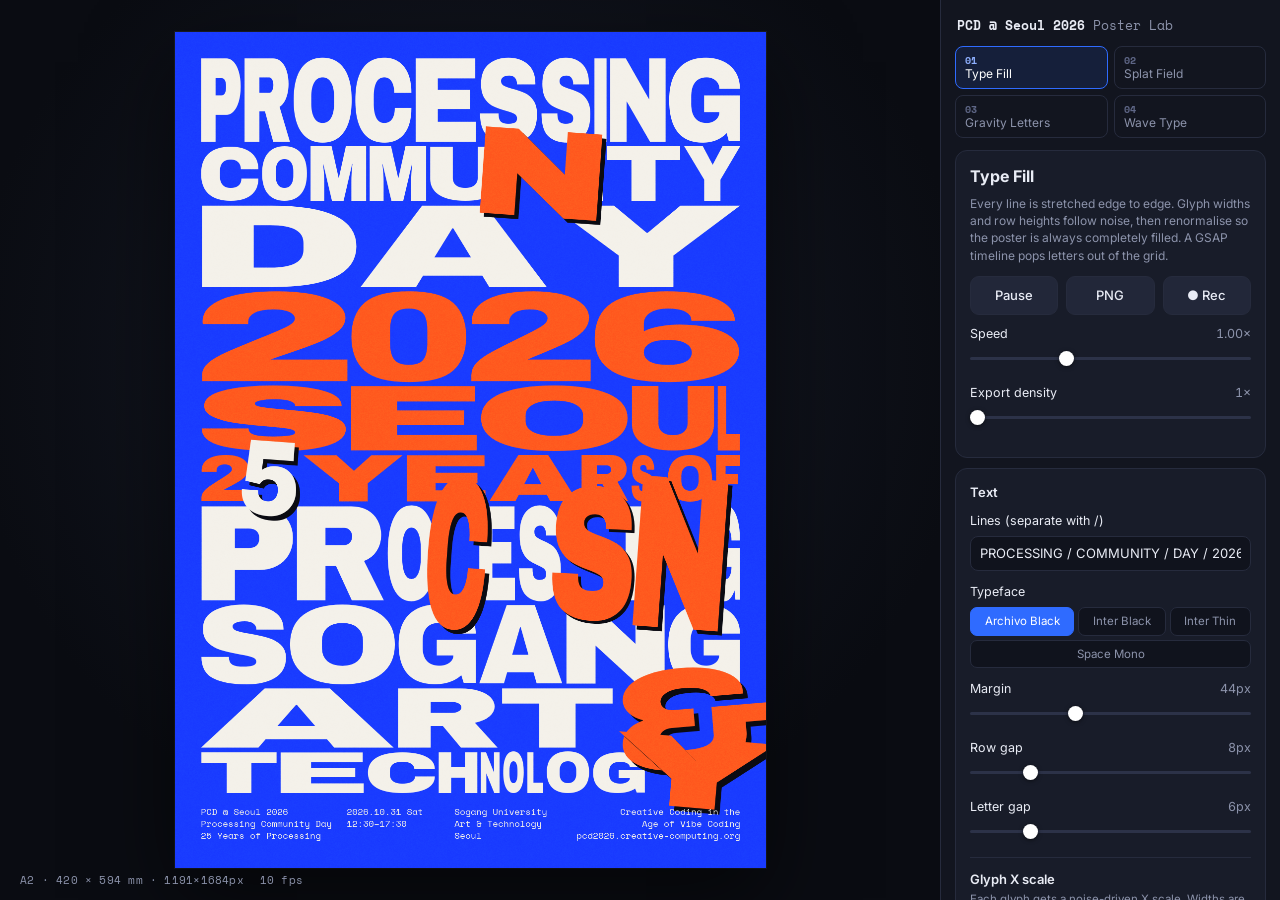
==== index.html @ 1eeb8cca "Add interactive PCD Seoul 2026 Poster Lab Build a no-build p5.js poster lab with four animated exper" ====
<!doctype html>
<html lang="ko">
  <head>
    <meta charset="UTF-8" />
    <meta name="viewport" content="width=device-width, initial-scale=1.0" />
    <title>PCD @ Seoul 2026 — Poster Lab</title>
    <link rel="stylesheet" href="app/style.css" />
    <script>
      window.__errors = [];
      addEventListener('error', (e) => __errors.push(String((e.error && e.error.stack) || e.message)));
      addEventListener('unhandledrejection', (e) => __errors.push(String(e.reason && e.reason.stack || e.reason)));
    </script>
    <script src="vendor/p5.min.js"></script>
    <script src="vendor/gsap.min.js"></script>
  </head>
  <body>
    <div class="app">
      <main class="stage" id="stage">
        <div class="frame" id="frame">
          <div id="canvas-holder"></div>
        </div>
        <div class="stage-meta">
          <span id="meta-size">A2 · 420 × 594 mm</span>
          <span id="meta-fps"></span>
        </div>
      </main>

      <aside class="panel" aria-label="Poster parameters">
        <header class="panel-head">
          <div class="brand">PCD @ Seoul 2026 <span>Poster Lab</span></div>
          <nav class="exp-list" id="exp-list" aria-label="Experiments"></nav>
        </header>

        <section class="card">
          <h1 id="exp-title"></h1>
          <p class="exp-desc" id="exp-desc"></p>
          <div class="row-buttons">
            <button class="btn" id="btn-play" title="Space">Pause</button>
            <button class="btn" id="btn-png" title="S">PNG</button>
            <button class="btn" id="btn-rec" title="Record WebM">● Rec</button>
          </div>
          <div class="control" data-global>
            <div class="label"><span>Speed</span><span class="value" id="speed-val">1.00×</span></div>
            <input type="range" id="speed" min="0" max="3" step="0.05" value="1" />
          </div>
          <div class="control" data-global>
            <div class="label"><span>Export density</span><span class="value" id="density-val">1×</span></div>
            <input type="range" id="density" min="1" max="3" step="1" value="1" />
          </div>
        </section>

        <section class="card" id="params"></section>

        <section class="card actions">
          <div class="row-buttons">
            <button class="btn primary" id="btn-random" title="R">Randomize</button>
            <button class="btn" id="btn-reset">Reset</button>
          </div>
          <button class="btn ghost" id="btn-copy">Copy params JSON</button>
          <p class="hint">Space 재생/정지 · S PNG · R 랜덤 · ← → 실험 전환</p>
        </section>
      </aside>
    </div>
    <script type="module" src="app/shell.js"></script>
  </body>
</html>
---- app/style.css ----
@font-face { font-family: 'Archivo Black'; src: url('../vendor/fonts/ArchivoBlack-Regular.ttf') format('truetype'); font-display: block; }
@font-face { font-family: 'Space Mono'; src: url('../vendor/fonts/SpaceMono-Regular.ttf') format('truetype'); font-weight: 400; font-display: block; }
@font-face { font-family: 'Space Mono'; src: url('../vendor/fonts/SpaceMono-Bold.ttf') format('truetype'); font-weight: 700; font-display: block; }
@font-face { font-family: 'Inter'; src: url('../vendor/fonts/Inter-Variable.ttf') format('truetype'); font-weight: 100 900; font-display: block; }

:root {
  --bg: #0a0c12;
  --panel: #12151f;
  --card: #181c29;
  --line: #262b3d;
  --text: #e9ecf5;
  --muted: #8c93ab;
  --accent: #2f6bff;
  --panel-w: 340px;
}

* { box-sizing: border-box; }
html, body { margin: 0; height: 100%; background: var(--bg); color: var(--text); font: 13px/1.45 Inter, system-ui, sans-serif; }
button, input, select { font: inherit; color: inherit; }

.app { display: grid; grid-template-columns: 1fr var(--panel-w); height: 100vh; }

.stage {
  position: relative;
  overflow: hidden;
  display: flex;
  align-items: center;
  justify-content: center;
  padding: 32px;
  background:
    radial-gradient(circle at 50% 40%, #171b28 0, transparent 70%),
    var(--bg);
}
.frame { position: relative; box-shadow: 0 30px 80px rgba(0, 0, 0, .55), 0 0 0 1px rgba(255, 255, 255, .06); }
#canvas-holder canvas { display: block; }
.stage-meta {
  position: absolute;
  left: 20px;
  bottom: 14px;
  display: flex;
  gap: 16px;
  color: var(--muted);
  font: 11px/1 "Space Mono", monospace;
  letter-spacing: .02em;
}

.panel { overflow-y: auto; background: var(--panel); border-left: 1px solid var(--line); padding: 14px 14px 28px; }
.panel::-webkit-scrollbar { width: 8px; }
.panel::-webkit-scrollbar-thumb { background: #2a3045; border-radius: 4px; }

.panel-head { margin-bottom: 12px; }
.brand { font: 700 13px/1.2 "Space Mono", monospace; margin: 4px 2px 12px; }
.brand span { color: var(--muted); font-weight: 400; }
.exp-list { display: grid; grid-template-columns: 1fr 1fr; gap: 6px; }
.exp-list button {
  text-align: left;
  border: 1px solid var(--line);
  background: transparent;
  border-radius: 8px;
  padding: 7px 9px;
  cursor: pointer;
  color: var(--muted);
  font-size: 12px;
  line-height: 1.2;
}
.exp-list button b { display: block; font: 700 10px/1.3 "Space Mono", monospace; color: #5f6787; }
.exp-list button:hover { color: var(--text); border-color: #3a4260; }
.exp-list button.active { color: #fff; border-color: var(--accent); background: rgba(47, 107, 255, .12); }
.exp-list button.active b { color: #8fb0ff; }

.card { background: var(--card); border: 1px solid var(--line); border-radius: 12px; padding: 14px; margin-bottom: 10px; }
.card h1 { font-size: 16px; margin: 0 0 6px; }
.exp-desc { color: var(--muted); margin: 0 0 12px; font-size: 12px; }

.section-head { padding-top: 12px; margin-top: 4px; border-top: 1px solid var(--line); }
.section-head:first-child { border-top: 0; padding-top: 0; margin-top: 0; }
.section-head h2 { font-size: 13px; font-weight: 600; margin: 0 0 2px; }
.section-head p { margin: 0 0 8px; color: var(--muted); font-size: 11.5px; }

.control { margin: 10px 0 12px; }
.label { display: flex; justify-content: space-between; gap: 8px; margin-bottom: 6px; font-size: 12.5px; }
.value { color: var(--muted); font-variant-numeric: tabular-nums; }

input[type=range] { width: 100%; appearance: none; height: 18px; background: transparent; margin: 0; cursor: pointer; }
input[type=range]::-webkit-slider-runnable-track { height: 3px; border-radius: 2px; background: #2c3248; }
input[type=range]::-moz-range-track { height: 3px; border-radius: 2px; background: #2c3248; }
input[type=range]::-webkit-slider-thumb { appearance: none; width: 15px; height: 15px; margin-top: -6px; border-radius: 50%; background: #fff; border: 0; box-shadow: 0 1px 4px rgba(0,0,0,.5); }
input[type=range]::-moz-range-thumb { width: 15px; height: 15px; border-radius: 50%; background: #fff; border: 0; }

.toggle { display: flex; align-items: center; justify-content: space-between; gap: 10px; cursor: pointer; }
.toggle small { display: block; color: var(--muted); font-size: 11px; }
.toggle input { display: none; }
.switch { flex: none; width: 36px; height: 21px; border-radius: 11px; background: #343a52; position: relative; transition: background .15s; }
.switch::after { content: ''; position: absolute; top: 3px; left: 3px; width: 15px; height: 15px; border-radius: 50%; background: #fff; transition: transform .15s; }
.toggle input:checked + .switch { background: var(--accent); }
.toggle input:checked + .switch::after { transform: translateX(15px); }

select, input[type=text] {
  width: 100%;
  background: #10131d;
  border: 1px solid var(--line);
  border-radius: 8px;
  padding: 7px 9px;
}
.segmented { display: flex; flex-wrap: wrap; gap: 4px; }
.segmented button { flex: 1 1 auto; border: 1px solid var(--line); background: #10131d; border-radius: 7px; padding: 5px 7px; cursor: pointer; font-size: 11.5px; color: var(--muted); }
.segmented button.on { background: var(--accent); border-color: var(--accent); color: #fff; }

.palette { display: flex; gap: 6px; }
.palette label { flex: 1; height: 30px; border-radius: 6px; border: 1px solid rgba(255,255,255,.12); cursor: pointer; position: relative; overflow: hidden; }
.palette input { position: absolute; inset: 0; opacity: 0; cursor: pointer; }
.palette-presets { display: flex; gap: 6px; margin-top: 8px; flex-wrap: wrap; }
.palette-presets button { display: flex; width: 44px; height: 16px; border-radius: 4px; overflow: hidden; border: 1px solid var(--line); padding: 0; cursor: pointer; background: none; }
.palette-presets span { flex: 1; }

.row-buttons { display: flex; gap: 8px; margin-bottom: 8px; }
.btn { flex: 1; border: 1px solid var(--line); background: #222739; border-radius: 9px; padding: 9px 10px; cursor: pointer; font-weight: 500; }
.btn:hover { background: #2a3046; }
.btn.primary { background: var(--accent); border-color: var(--accent); color: #fff; }
.btn.primary:hover { background: #4a7dff; }
.btn.ghost { width: 100%; background: transparent; color: var(--muted); }
.btn.rec { background: #d43a3a; border-color: #d43a3a; color: #fff; }
.hint { color: var(--muted); font-size: 11px; margin: 10px 0 0; }

@media (max-width: 860px) {
  .app { grid-template-columns: 1fr; grid-template-rows: 70vh auto; height: auto; }
  .panel { border-left: 0; border-top: 1px solid var(--line); }
}
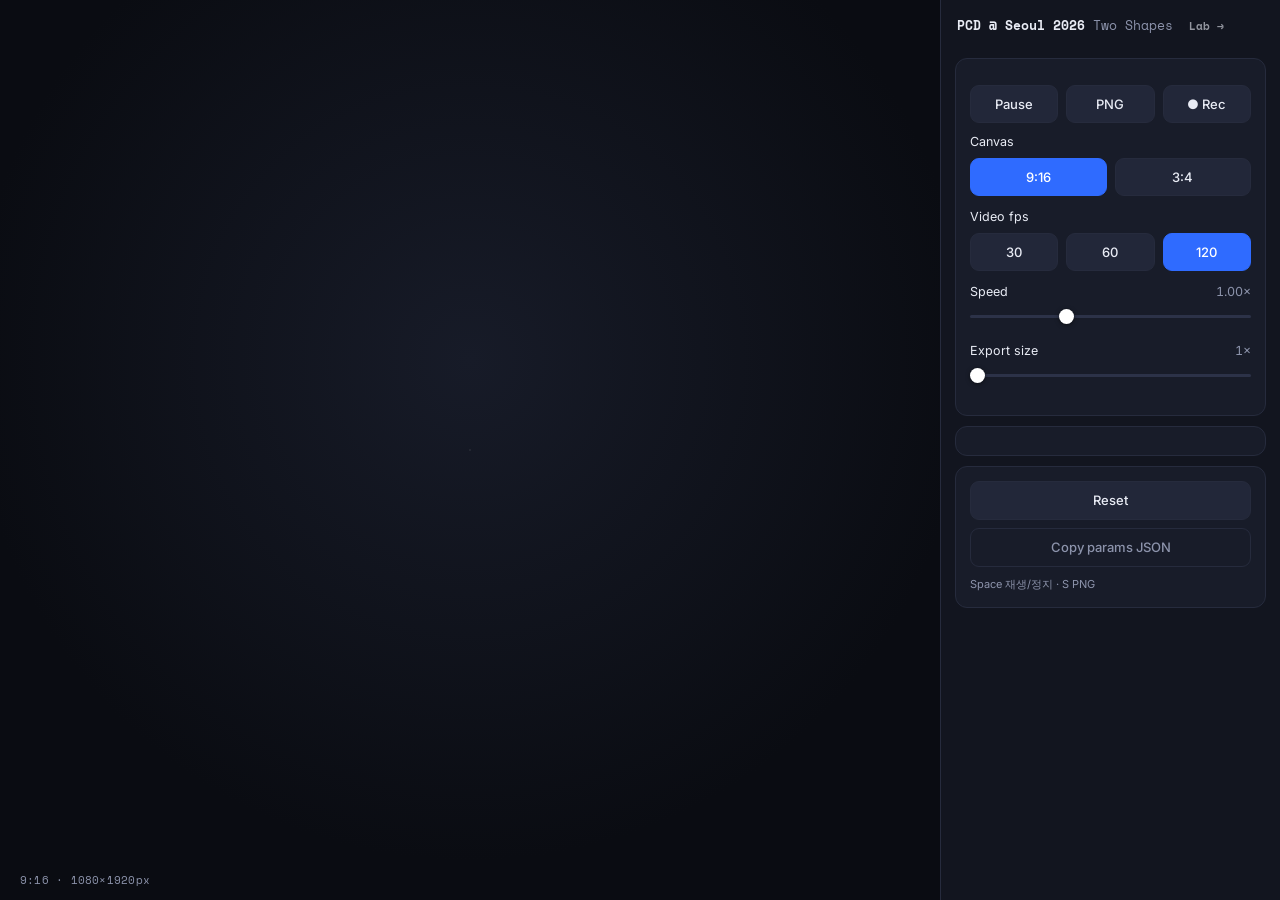
==== commit c748f29f: "Add Two Shapes poster and creative-code tools Make Two Shapes the main poster, with format switching" ====
--- a/index.html
+++ b/index.html
@@ -3,15 +3,18 @@
   <head>
     <meta charset="UTF-8" />
     <meta name="viewport" content="width=device-width, initial-scale=1.0" />
-    <title>PCD @ Seoul 2026 — Poster Lab</title>
+    <title>PCD @ Seoul 2026 — Two Shapes</title>
     <link rel="stylesheet" href="app/style.css" />
     <script>
+      try { window.PCD_FORMAT = sessionStorage.getItem('pcd-format'); } catch { /* storage blocked */ }
+      if (window.PCD_FORMAT !== '3:4') window.PCD_FORMAT = '9:16';
       window.__errors = [];
       addEventListener('error', (e) => __errors.push(String((e.error && e.error.stack) || e.message)));
       addEventListener('unhandledrejection', (e) => __errors.push(String(e.reason && e.reason.stack || e.reason)));
     </script>
     <script src="vendor/p5.min.js"></script>
     <script src="vendor/gsap.min.js"></script>
+    <script src="vendor/d3-delaunay.min.js"></script>
   </head>
   <body>
     <div class="app">
@@ -20,14 +23,14 @@
           <div id="canvas-holder"></div>
         </div>
         <div class="stage-meta">
-          <span id="meta-size">A2 · 420 × 594 mm</span>
+          <span id="meta-size"></span>
           <span id="meta-fps"></span>
         </div>
       </main>
 
       <aside class="panel" aria-label="Poster parameters">
         <header class="panel-head">
-          <div class="brand">PCD @ Seoul 2026 <span>Poster Lab</span></div>
+          <div class="brand">PCD @ Seoul 2026 <span>Two Shapes</span> <a class="brand-link" href="lab.html">Lab →</a></div>
           <nav class="exp-list" id="exp-list" aria-label="Experiments"></nav>
         </header>
 
@@ -37,15 +40,30 @@
           <div class="row-buttons">
             <button class="btn" id="btn-play" title="Space">Pause</button>
             <button class="btn" id="btn-png" title="S">PNG</button>
-            <button class="btn" id="btn-rec" title="Record WebM">● Rec</button>
+            <button class="btn" id="btn-rec" title="Export MP4 (starts at the current frame, press again to stop)">● Rec</button>
+          </div>
+          <div class="control" data-global>
+            <div class="label"><span>Canvas</span></div>
+            <div class="row-buttons" id="format-switch">
+              <button class="btn" data-format="9:16">9:16</button>
+              <button class="btn" data-format="3:4">3:4</button>
+            </div>
+          </div>
+          <div class="control" data-global>
+            <div class="label"><span>Video fps</span></div>
+            <div class="row-buttons" id="fps-switch">
+              <button class="btn" data-fps="30">30</button>
+              <button class="btn" data-fps="60">60</button>
+              <button class="btn" data-fps="120">120</button>
+            </div>
           </div>
           <div class="control" data-global>
             <div class="label"><span>Speed</span><span class="value" id="speed-val">1.00×</span></div>
             <input type="range" id="speed" min="0" max="3" step="0.05" value="1" />
           </div>
           <div class="control" data-global>
-            <div class="label"><span>Export density</span><span class="value" id="density-val">1×</span></div>
-            <input type="range" id="density" min="1" max="3" step="1" value="1" />
+            <div class="label"><span>Export size</span><span class="value" id="density-val">1×</span></div>
+            <input type="range" id="density" min="0" max="3" step="1" value="0" />
           </div>
         </section>
 
@@ -53,14 +71,13 @@
 
         <section class="card actions">
           <div class="row-buttons">
-            <button class="btn primary" id="btn-random" title="R">Randomize</button>
             <button class="btn" id="btn-reset">Reset</button>
           </div>
           <button class="btn ghost" id="btn-copy">Copy params JSON</button>
-          <p class="hint">Space 재생/정지 · S PNG · R 랜덤 · ← → 실험 전환</p>
+          <p class="hint">Space 재생/정지 · S PNG</p>
         </section>
       </aside>
     </div>
-    <script type="module" src="app/shell.js"></script>
+    <script type="module" src="main/main.js"></script>
   </body>
 </html>
--- a/app/style.css
+++ b/app/style.css
@@ -2,6 +2,9 @@
 @font-face { font-family: 'Space Mono'; src: url('../vendor/fonts/SpaceMono-Regular.ttf') format('truetype'); font-weight: 400; font-display: block; }
 @font-face { font-family: 'Space Mono'; src: url('../vendor/fonts/SpaceMono-Bold.ttf') format('truetype'); font-weight: 700; font-display: block; }
 @font-face { font-family: 'Inter'; src: url('../vendor/fonts/Inter-Variable.ttf') format('truetype'); font-weight: 100 900; font-display: block; }
+@font-face { font-family: 'Areal'; src: url('../vendor/fonts/areal/ABCAreal-Regular.ttf') format('truetype'); font-weight: 400; font-display: block; }
+@font-face { font-family: 'Areal'; src: url('../vendor/fonts/areal/ABCAreal-Medium.ttf') format('truetype'); font-weight: 500; font-display: block; }
+@font-face { font-family: 'Areal'; src: url('../vendor/fonts/areal/ABCAreal-Bold.ttf') format('truetype'); font-weight: 700; font-display: block; }
 
 :root {
   --bg: #0a0c12;
@@ -126,3 +129,64 @@
   .app { grid-template-columns: 1fr; grid-template-rows: 70vh auto; height: auto; }
   .panel { border-left: 0; border-top: 1px solid var(--line); }
 }
+
+.brand-link {
+  margin-left: 8px;
+  font-size: 11px;
+  opacity: 0.6;
+  color: inherit;
+  text-decoration: none;
+}
+.brand-link:hover { opacity: 1; }
+.exp-list[hidden] { display: none; }
+
+/* Scene timeline (main/two-shapes.js), sits in the stage's bottom margin. */
+.timeline {
+  position: absolute;
+  left: 310px;
+  right: 20px;
+  bottom: 6px;
+  display: flex;
+  align-items: center;
+  gap: 6px;
+  font: 10px/1 "Space Mono", monospace;
+  color: var(--muted);
+  z-index: 2;
+}
+.timeline[hidden] { display: none; }
+.timeline > button {
+  border: 1px solid var(--line);
+  background: var(--panel);
+  border-radius: 4px;
+  width: 24px;
+  height: 22px;
+  cursor: pointer;
+}
+.tl-track { position: relative; flex: 1; height: 22px; cursor: ew-resize; }
+.tl-segs { display: flex; gap: 2px; height: 100%; }
+.tl-segs button {
+  flex: 1;
+  min-width: 0;
+  border: 1px solid var(--line);
+  background: rgba(255, 255, 255, .03);
+  border-radius: 3px;
+  overflow: hidden;
+  white-space: nowrap;
+  text-overflow: ellipsis;
+  padding: 0 4px;
+  font-size: 9px;
+  cursor: pointer;
+}
+.tl-segs button.on { background: rgba(255, 255, 255, .14); color: var(--text); }
+.tl-head { position: absolute; top: -3px; bottom: -3px; width: 2px; margin-left: -1px; background: var(--text); pointer-events: none; }
+.tl-label { width: 150px; overflow: hidden; white-space: nowrap; text-overflow: ellipsis; }
+
+/* Collapsible parameter group (e.g. Advanced typo) */
+.group { border-top: 1px solid var(--line); margin-top: 8px; padding-top: 10px; }
+.group > summary { cursor: pointer; list-style: none; }
+.group > summary::-webkit-details-marker { display: none; }
+.group > summary h2 { font-size: 13px; font-weight: 600; margin: 0 0 2px; }
+.group > summary h2::before { content: '▸'; display: inline-block; width: 14px; color: var(--muted); }
+.group[open] > summary h2::before { content: '▾'; }
+.group > summary p { margin: 0 0 8px; color: var(--muted); font-size: 11.5px; }
+.group > .control, .group > .section-head { margin-top: 10px; }
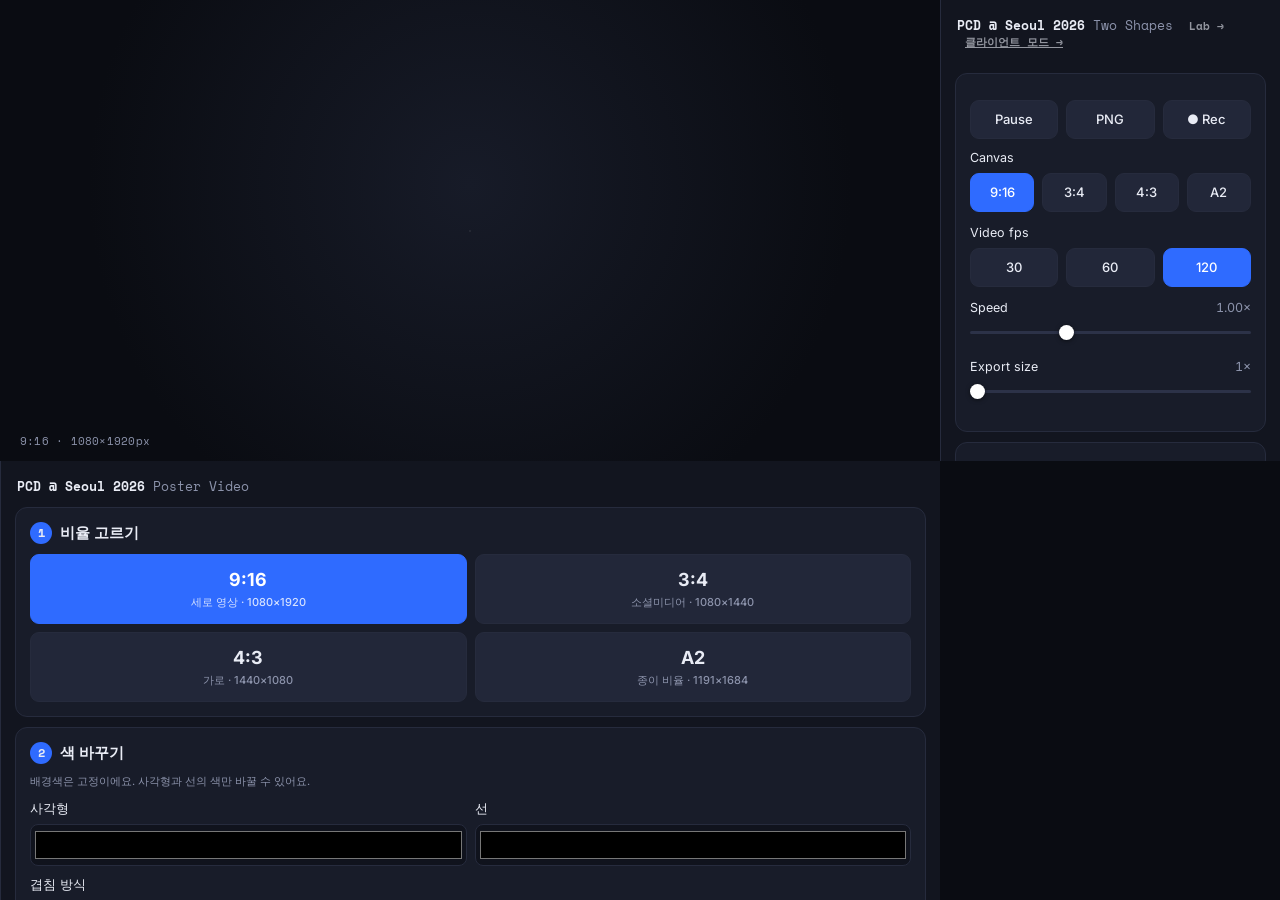
==== commit a14678d9: "Add client poster workflow and format options Add a guided client mode for customizing colors, anima" ====
--- a/index.html
+++ b/index.html
@@ -7,7 +7,7 @@
     <link rel="stylesheet" href="app/style.css" />
     <script>
       try { window.PCD_FORMAT = sessionStorage.getItem('pcd-format'); } catch { /* storage blocked */ }
-      if (window.PCD_FORMAT !== '3:4') window.PCD_FORMAT = '9:16';
+      if (!['3:4', '4:3', 'A2'].includes(window.PCD_FORMAT)) window.PCD_FORMAT = '9:16';
       window.__errors = [];
       addEventListener('error', (e) => __errors.push(String((e.error && e.error.stack) || e.message)));
       addEventListener('unhandledrejection', (e) => __errors.push(String(e.reason && e.reason.stack || e.reason)));
@@ -28,9 +28,9 @@
         </div>
       </main>
 
-      <aside class="panel" aria-label="Poster parameters">
+      <aside class="panel dev-only" aria-label="Poster parameters">
         <header class="panel-head">
-          <div class="brand">PCD @ Seoul 2026 <span>Two Shapes</span> <a class="brand-link" href="lab.html">Lab →</a></div>
+          <div class="brand">PCD @ Seoul 2026 <span>Two Shapes</span> <a class="brand-link" href="lab.html">Lab →</a> <button class="mode-link" data-mode-set="client">클라이언트 모드 →</button></div>
           <nav class="exp-list" id="exp-list" aria-label="Experiments"></nav>
         </header>
 
@@ -47,6 +47,8 @@
             <div class="row-buttons" id="format-switch">
               <button class="btn" data-format="9:16">9:16</button>
               <button class="btn" data-format="3:4">3:4</button>
+              <button class="btn" data-format="4:3">4:3</button>
+              <button class="btn" data-format="A2">A2</button>
             </div>
           </div>
           <div class="control" data-global>
@@ -74,8 +76,65 @@
             <button class="btn" id="btn-reset">Reset</button>
           </div>
           <button class="btn ghost" id="btn-copy">Copy params JSON</button>
-          <p class="hint">Space 재생/정지 · S PNG</p>
+          <p class="hint">Space 재생/정지 · S PNG · H 텍스트/스폰서 숨기기</p>
         </section>
+      </aside>
+
+      <aside class="panel client-only" aria-label="Client mode">
+        <header class="panel-head">
+          <div class="brand">PCD @ Seoul 2026 <span>Poster Video</span></div>
+        </header>
+
+        <section class="card c-step">
+          <h2><i>1</i>비율 고르기</h2>
+          <div class="c-formats">
+            <button class="btn c-big" data-format="9:16"><b>9:16</b><small>세로 영상 · 1080×1920</small></button>
+            <button class="btn c-big" data-format="3:4"><b>3:4</b><small>소셜미디어 · 1080×1440</small></button>
+            <button class="btn c-big" data-format="4:3"><b>4:3</b><small>가로 · 1440×1080</small></button>
+            <button class="btn c-big" data-format="A2"><b>A2</b><small>종이 비율 · 1191×1684</small></button>
+          </div>
+        </section>
+
+        <section class="card c-step">
+          <h2><i>2</i>색 바꾸기</h2>
+          <p class="hint c-hint">배경색은 고정이에요. 사각형과 선의 색만 바꿀 수 있어요.</p>
+          <div class="c-colours">
+            <label><span>사각형</span><input type="color" id="c-col-a" /></label>
+            <label><span>선</span><input type="color" id="c-col-b" /></label>
+          </div>
+          <div class="label c-label"><span>겹침 방식</span></div>
+          <div class="segmented" id="c-blend">
+            <button data-blend="multiply">곱하기</button>
+            <button data-blend="difference">차이</button>
+          </div>
+          <div class="palette-presets c-presets" id="c-presets"></div>
+          <button class="btn ghost c-small" id="c-reset-colours">기본 색으로 되돌리기</button>
+        </section>
+
+        <section class="card c-step">
+          <h2><i>3</i>줌아웃 애니메이션</h2>
+          <div class="segmented" id="c-zoom">
+            <button data-zoom="off">끄기</button>
+            <button data-zoom="each scene">장면마다</button>
+            <button data-zoom="whole loop">전체 한 번</button>
+          </div>
+          <p class="hint c-hint" style="margin-top:8px">확대된 상태에서 시작해 점점 멀어져요.</p>
+        </section>
+
+        <section class="card c-step">
+          <h2><i>4</i>글자·스폰서</h2>
+          <label class="toggle"><span>제목, 일시, 장소, 스폰서 로고, QR 보이기<small>끄면 도형만 남아요</small></span><input type="checkbox" id="c-info" checked /><span class="switch"></span></label>
+        </section>
+
+        <section class="card c-step">
+          <h2><i>5</i>저장하기</h2>
+          <button class="btn primary c-rec" id="c-rec">● 녹화 시작</button>
+          <p class="hint c-hint">누르면 지금 장면부터 녹화해요. 끝내고 싶을 때 한 번 더 누르면 MP4가 저장돼요.</p>
+          <button class="btn" id="c-png">현재 화면 PNG로 저장</button>
+          <p class="hint" id="c-out"></p>
+        </section>
+
+        <p class="hint c-foot">아래 타임라인을 끌면 원하는 장면으로 옮길 수 있어요. <button class="mode-link" data-mode-set="dev">개발자 모드</button></p>
       </aside>
     </div>
     <script type="module" src="main/main.js"></script>
--- a/app/style.css
+++ b/app/style.css
@@ -140,16 +140,17 @@
 .brand-link:hover { opacity: 1; }
 .exp-list[hidden] { display: none; }
 
-/* Scene timeline (main/two-shapes.js), sits in the stage's bottom margin. */
+/* Scene timeline (main/two-shapes.js): a bar along the bottom of the stage, which reserves room for it. */
+.stage.has-timeline { padding-bottom: 92px; }
 .timeline {
   position: absolute;
-  left: 310px;
-  right: 20px;
-  bottom: 6px;
+  left: 24px;
+  right: 24px;
+  bottom: 34px;
   display: flex;
   align-items: center;
-  gap: 6px;
-  font: 10px/1 "Space Mono", monospace;
+  gap: 8px;
+  font: 11px/1 "Space Mono", monospace;
   color: var(--muted);
   z-index: 2;
 }
@@ -157,29 +158,36 @@
 .timeline > button {
   border: 1px solid var(--line);
   background: var(--panel);
-  border-radius: 4px;
-  width: 24px;
-  height: 22px;
+  color: var(--text);
+  border-radius: 8px;
+  width: 36px;
+  height: 36px;
   cursor: pointer;
-}
-.tl-track { position: relative; flex: 1; height: 22px; cursor: ew-resize; }
+  font-size: 12px;
+}
+.timeline > button:hover { background: #222739; border-color: #3a4260; }
+.timeline > .tl-play { background: var(--accent); border-color: var(--accent); color: #fff; }
+.timeline > .tl-play:hover { background: #4a7dff; }
+.tl-track { position: relative; flex: 1; height: 36px; cursor: ew-resize; touch-action: none; }
 .tl-segs { display: flex; gap: 2px; height: 100%; }
 .tl-segs button {
   flex: 1;
   min-width: 0;
   border: 1px solid var(--line);
   background: rgba(255, 255, 255, .03);
-  border-radius: 3px;
+  border-radius: 5px;
   overflow: hidden;
   white-space: nowrap;
   text-overflow: ellipsis;
   padding: 0 4px;
-  font-size: 9px;
+  font-size: 11px;
   cursor: pointer;
-}
+  color: inherit;
+}
+.tl-segs button:hover { background: rgba(255, 255, 255, .1); }
 .tl-segs button.on { background: rgba(255, 255, 255, .14); color: var(--text); }
-.tl-head { position: absolute; top: -3px; bottom: -3px; width: 2px; margin-left: -1px; background: var(--text); pointer-events: none; }
-.tl-label { width: 150px; overflow: hidden; white-space: nowrap; text-overflow: ellipsis; }
+.tl-head { position: absolute; top: -5px; bottom: -5px; width: 3px; margin-left: -1.5px; border-radius: 2px; background: #fff; box-shadow: 0 0 0 1px rgba(0, 0, 0, .5); pointer-events: none; }
+.tl-time { width: 78px; text-align: right; font-variant-numeric: tabular-nums; }
 
 /* Collapsible parameter group (e.g. Advanced typo) */
 .group { border-top: 1px solid var(--line); margin-top: 8px; padding-top: 10px; }
@@ -190,3 +198,27 @@
 .group[open] > summary h2::before { content: '▾'; }
 .group > summary p { margin: 0 0 8px; color: var(--muted); font-size: 11.5px; }
 .group > .control, .group > .section-head { margin-top: 10px; }
+
+/* Client / developer mode (index.html): body[data-mode] picks which panel shows. */
+body[data-mode='client'] .dev-only,
+body[data-mode='dev'] .client-only { display: none; }
+.mode-link { margin-left: 8px; padding: 0; border: 0; background: none; font-size: 11px; opacity: .6; cursor: pointer; text-decoration: underline; }
+.mode-link:hover { opacity: 1; }
+.c-step h2 { display: flex; align-items: center; gap: 8px; font-size: 15px; margin: 0 0 10px; }
+.c-step h2 i { display: grid; place-items: center; width: 22px; height: 22px; border-radius: 50%; background: var(--accent); font: 700 12px/1 "Space Mono", monospace; font-style: normal; }
+.c-hint { margin: 0 0 10px; }
+.c-big { display: flex; flex-direction: column; align-items: center; gap: 2px; padding: 12px 6px; }
+.c-big b { font-size: 18px; }
+.c-big small { color: var(--muted); font-size: 11px; }
+.c-big.primary small { color: rgba(255, 255, 255, .8); }
+.c-formats { display: grid; grid-template-columns: 1fr 1fr; gap: 8px; }
+.c-colours { display: flex; gap: 8px; margin-bottom: 10px; }
+.c-colours label { flex: 1; display: flex; flex-direction: column; gap: 6px; font-size: 12.5px; }
+.c-colours input { width: 100%; height: 42px; padding: 2px; border: 1px solid var(--line); border-radius: 8px; background: #10131d; cursor: pointer; }
+.c-small { margin-top: 10px; padding: 6px; font-size: 12px; }
+.c-rec { width: 100%; padding: 16px 10px; font-size: 16px; margin-bottom: 8px; }
+.c-rec.rec { background: #d43a3a; border-color: #d43a3a; }
+.c-step .btn#c-png { width: 100%; flex: none; }
+.c-foot { padding: 0 4px; }
+.c-label { margin-top: 4px; }
+.c-presets { margin: 10px 0 0; }
